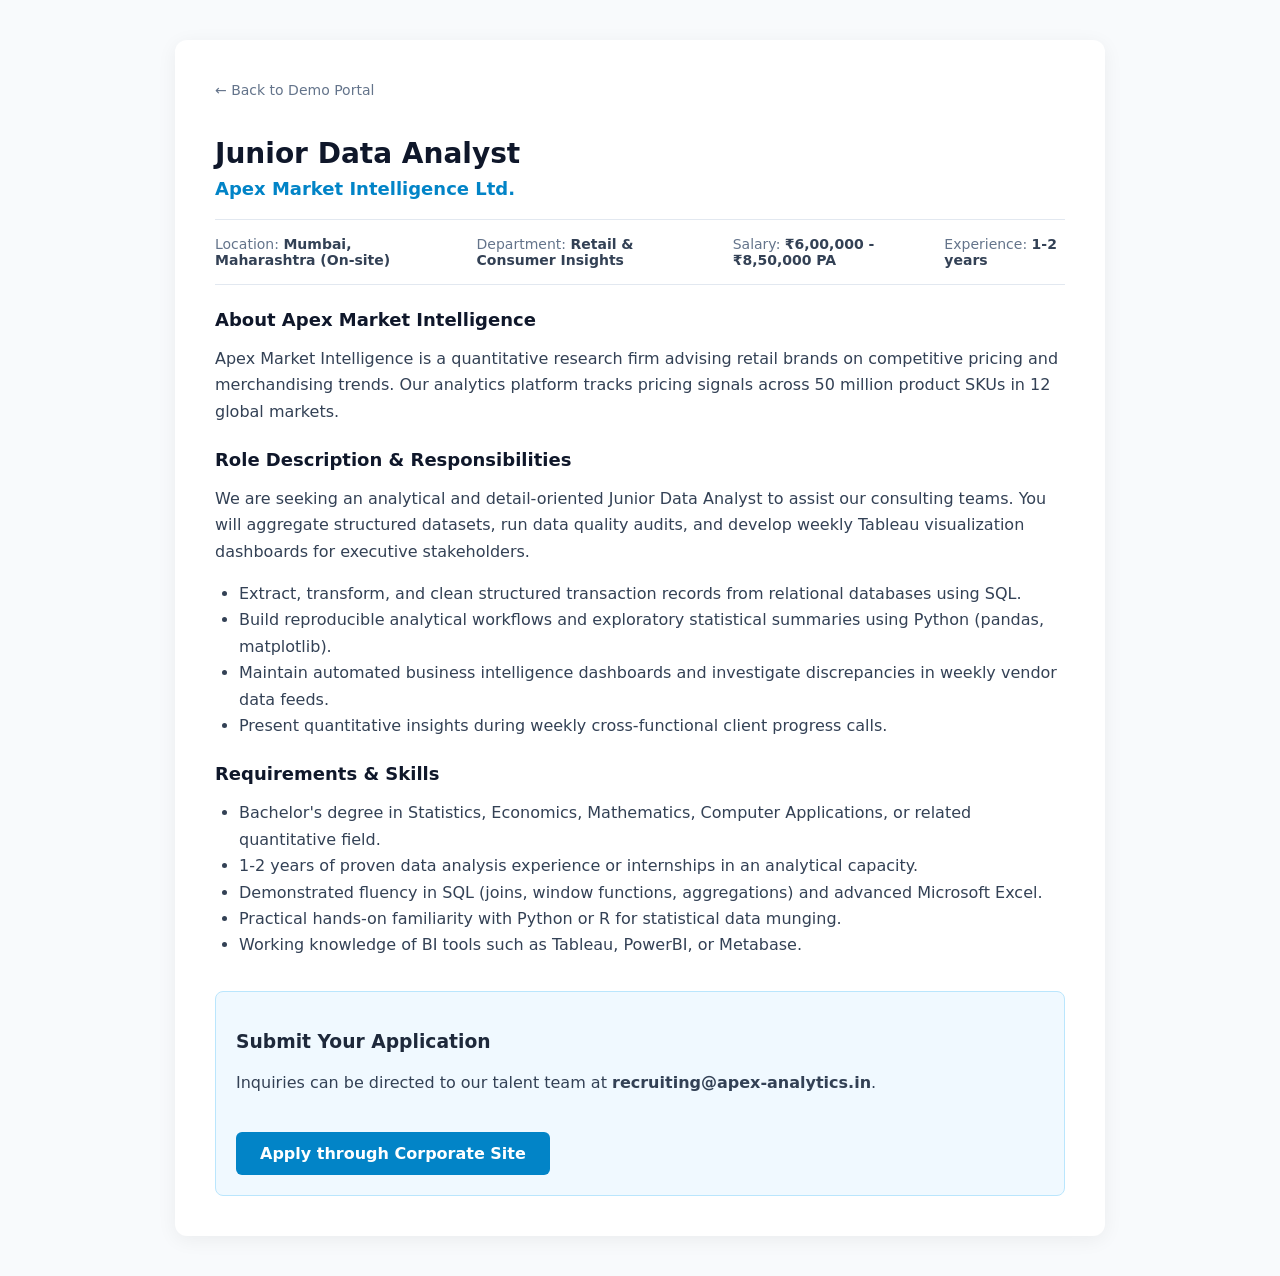
==== demo/genuine_data_analyst.html @ 04527049 "Initial commit" ====
<!DOCTYPE html>
<html lang="en">
<head>
  <meta charset="UTF-8">
  <title>Junior Data Analyst - Apex Market Intelligence</title>
  <style>
    body { font-family: 'Segoe UI', system-ui, sans-serif; background: #f8fafc; color: #1e293b; margin: 0; padding: 40px 20px; }
    .container { max-width: 850px; margin: 0 auto; background: #fff; padding: 40px; border-radius: 12px; box-shadow: 0 4px 20px rgba(0,0,0,0.06); }
    h1 { font-size: 28px; color: #0f172a; margin-bottom: 8px; }
    .company { font-size: 18px; color: #0284c7; font-weight: 600; margin-bottom: 20px; }
    .meta-bar { display: flex; gap: 24px; padding: 16px 0; border-top: 1px solid #e2e8f0; border-bottom: 1px solid #e2e8f0; margin-bottom: 24px; font-size: 14px; color: #64748b; }
    .meta-item strong { color: #334155; }
    h2 { font-size: 18px; color: #0f172a; margin-top: 24px; margin-bottom: 12px; }
    p, li { line-height: 1.65; color: #334155; }
    ul { padding-left: 24px; margin-bottom: 16px; }
    .apply-section { margin-top: 32px; padding: 20px; background: #f0f9ff; border-radius: 8px; border: 1px solid #bae6fd; }
    .btn { display: inline-block; background: #0284c7; color: #fff; text-decoration: none; padding: 12px 24px; border-radius: 6px; font-weight: 600; }
    .nav-back { display: inline-block; margin-bottom: 20px; color: #64748b; text-decoration: none; font-size: 14px; }
  </style>
</head>
<body>
  <div class="container">
    <a href="index.html" class="nav-back">&larr; Back to Demo Portal</a>
    <h1 id="job-title">Junior Data Analyst</h1>
    <div class="company" id="company-name">Apex Market Intelligence Ltd.</div>

    <div class="meta-bar">
      <div class="meta-item">Location: <strong>Mumbai, Maharashtra (On-site)</strong></div>
      <div class="meta-item">Department: <strong>Retail & Consumer Insights</strong></div>
      <div class="meta-item" id="job-salary">Salary: <strong>₹6,00,000 - ₹8,50,000 PA</strong></div>
      <div class="meta-item">Experience: <strong>1-2 years</strong></div>
    </div>

    <h2>About Apex Market Intelligence</h2>
    <div id="company-description">
      <p>Apex Market Intelligence is a quantitative research firm advising retail brands on competitive pricing and merchandising trends. Our analytics platform tracks pricing signals across 50 million product SKUs in 12 global markets.</p>
    </div>

    <h2>Role Description & Responsibilities</h2>
    <div id="job-description">
      <p>We are seeking an analytical and detail-oriented Junior Data Analyst to assist our consulting teams. You will aggregate structured datasets, run data quality audits, and develop weekly Tableau visualization dashboards for executive stakeholders.</p>
      <ul>
        <li>Extract, transform, and clean structured transaction records from relational databases using SQL.</li>
        <li>Build reproducible analytical workflows and exploratory statistical summaries using Python (pandas, matplotlib).</li>
        <li>Maintain automated business intelligence dashboards and investigate discrepancies in weekly vendor data feeds.</li>
        <li>Present quantitative insights during weekly cross-functional client progress calls.</li>
      </ul>
    </div>

    <h2>Requirements & Skills</h2>
    <div id="job-requirements">
      <ul>
        <li>Bachelor's degree in Statistics, Economics, Mathematics, Computer Applications, or related quantitative field.</li>
        <li>1-2 years of proven data analysis experience or internships in an analytical capacity.</li>
        <li>Demonstrated fluency in SQL (joins, window functions, aggregations) and advanced Microsoft Excel.</li>
        <li>Practical hands-on familiarity with Python or R for statistical data munging.</li>
        <li>Working knowledge of BI tools such as Tableau, PowerBI, or Metabase.</li>
      </ul>
    </div>

    <div class="apply-section">
      <h3>Submit Your Application</h3>
      <p>Inquiries can be directed to our talent team at <strong id="recruiter-email">recruiting@apex-analytics.in</strong>.</p>
      <br>
      <a href="https://apex-analytics.in/jobs/junior-analyst-2026" class="btn" id="application-link">Apply through Corporate Site</a>
    </div>
  </div>
</body>
</html>
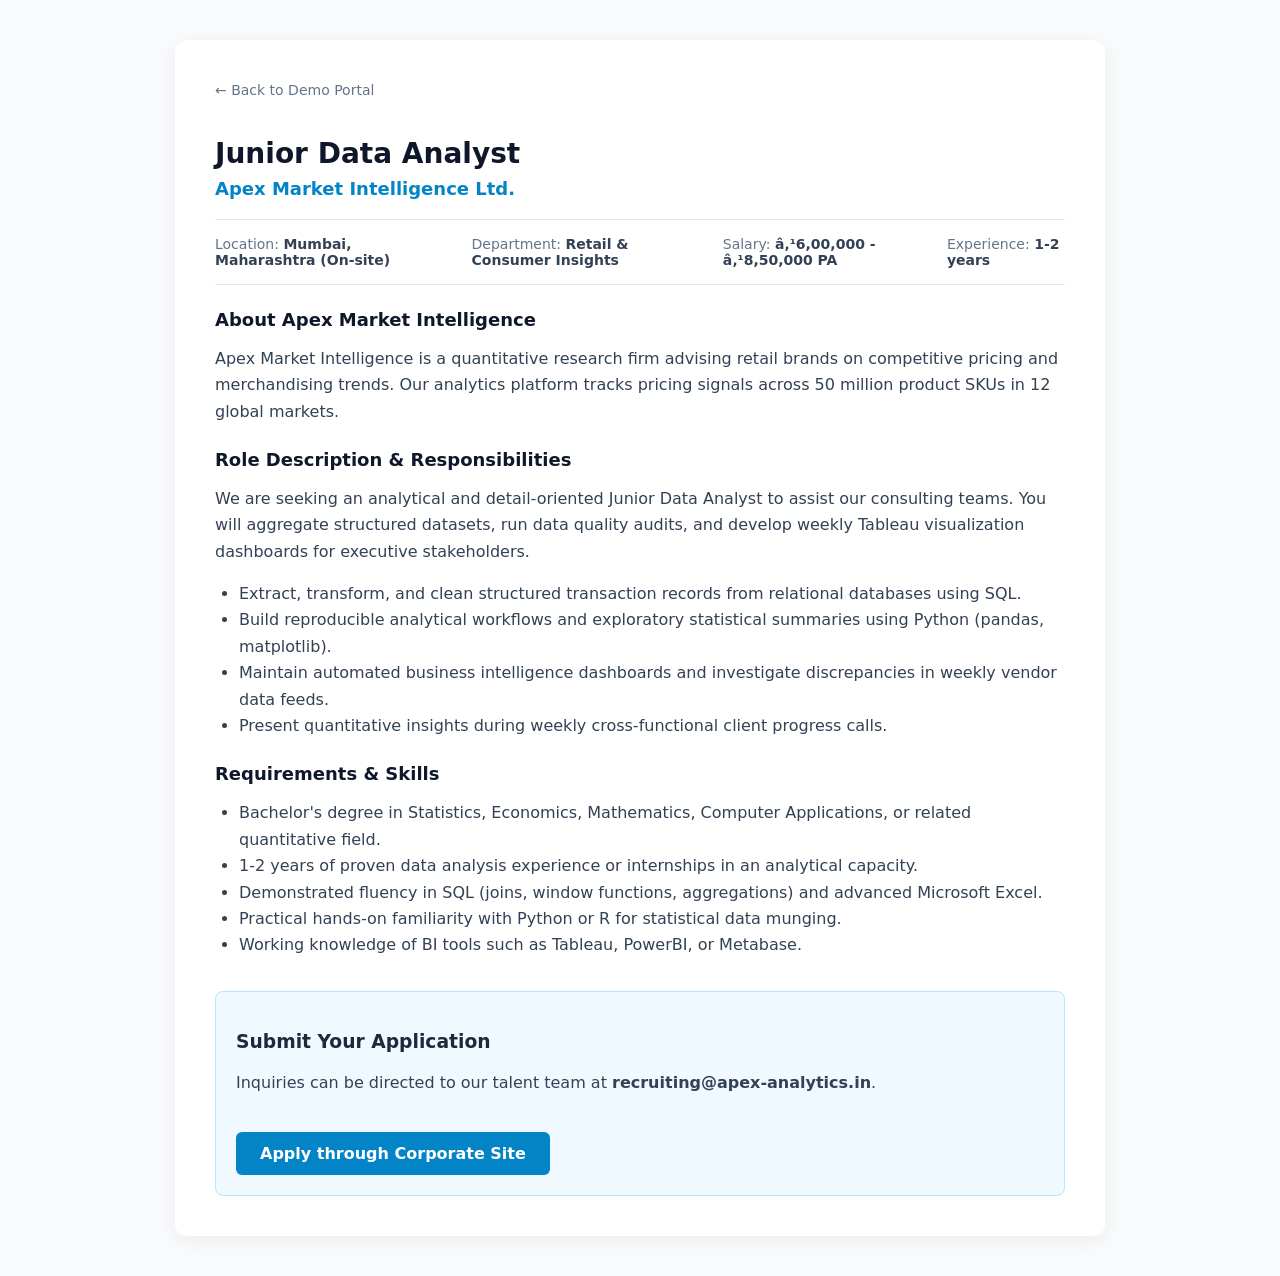
==== commit d7d4bd0c: "feat: redesign popup to match mockup layout and integrate .ico support across extension and demo sit" ====
--- a/demo/genuine_data_analyst.html
+++ b/demo/genuine_data_analyst.html
@@ -1,7 +1,8 @@
-<!DOCTYPE html>
+﻿<!DOCTYPE html>
 <html lang="en">
 <head>
   <meta charset="UTF-8">
+  <link rel="icon" type="image/x-icon" href="favicon.ico">
   <title>Junior Data Analyst - Apex Market Intelligence</title>
   <style>
     body { font-family: 'Segoe UI', system-ui, sans-serif; background: #f8fafc; color: #1e293b; margin: 0; padding: 40px 20px; }
@@ -27,7 +28,7 @@
     <div class="meta-bar">
       <div class="meta-item">Location: <strong>Mumbai, Maharashtra (On-site)</strong></div>
       <div class="meta-item">Department: <strong>Retail & Consumer Insights</strong></div>
-      <div class="meta-item" id="job-salary">Salary: <strong>₹6,00,000 - ₹8,50,000 PA</strong></div>
+      <div class="meta-item" id="job-salary">Salary: <strong>â‚¹6,00,000 - â‚¹8,50,000 PA</strong></div>
       <div class="meta-item">Experience: <strong>1-2 years</strong></div>
     </div>
 
@@ -67,3 +68,4 @@
   </div>
 </body>
 </html>
+
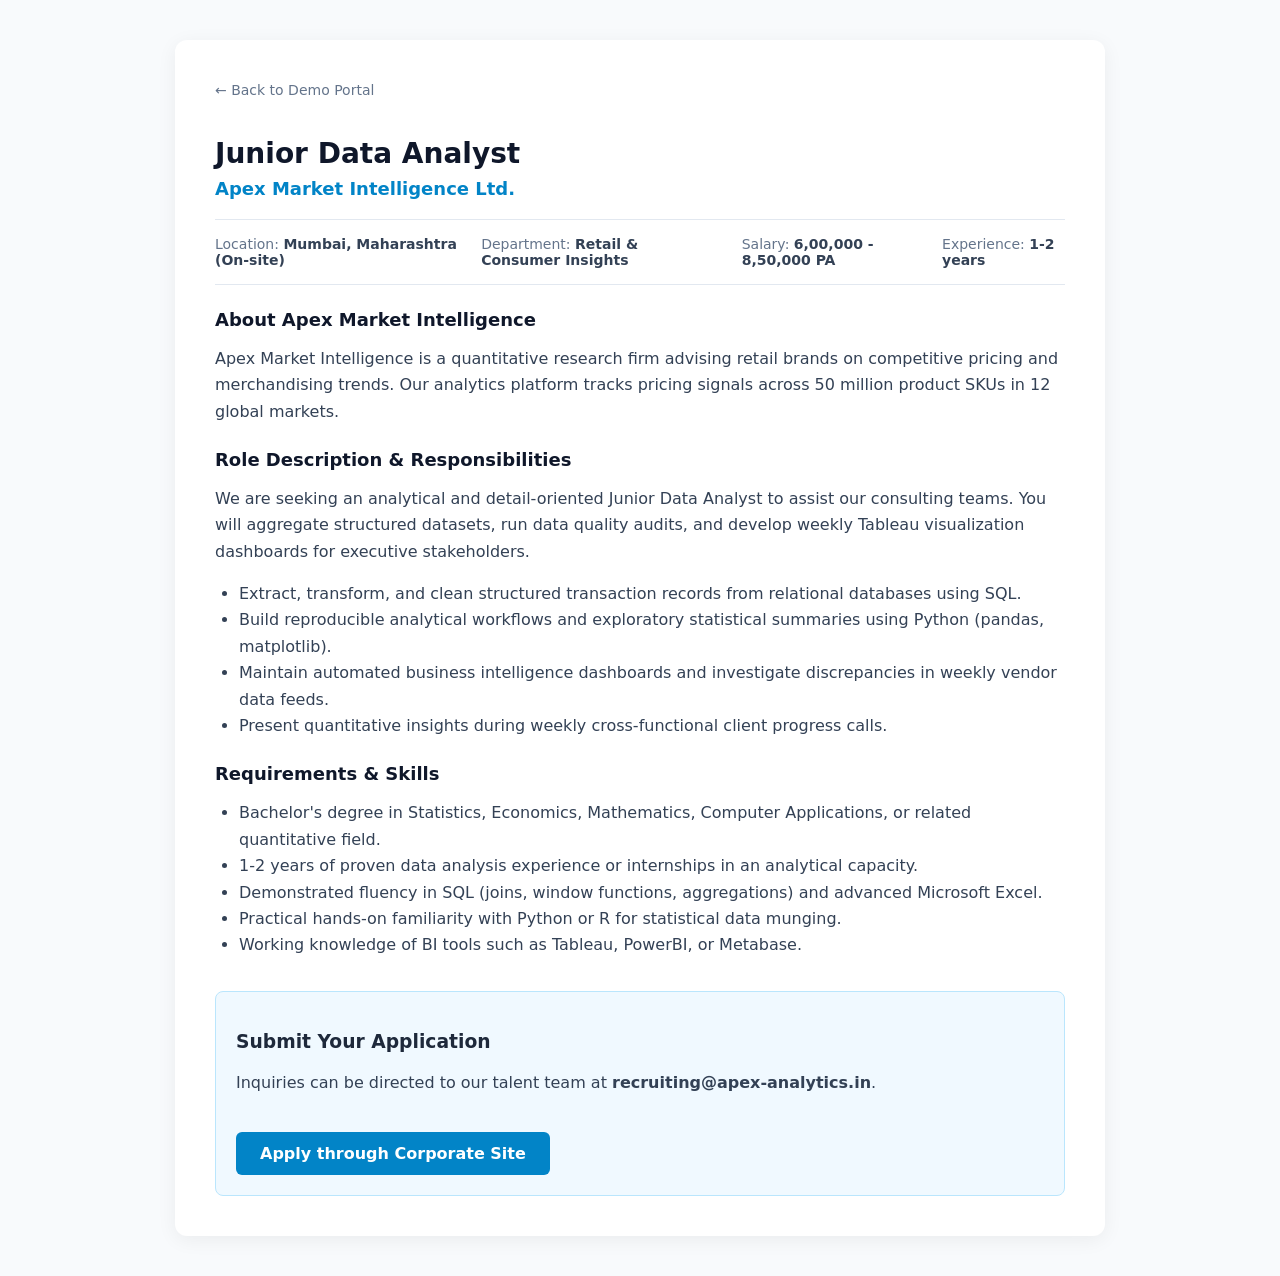
==== commit 8205ef76: "Fixed icon, model, appearance" ====
--- a/demo/genuine_data_analyst.html
+++ b/demo/genuine_data_analyst.html
@@ -28,7 +28,7 @@
     <div class="meta-bar">
       <div class="meta-item">Location: <strong>Mumbai, Maharashtra (On-site)</strong></div>
       <div class="meta-item">Department: <strong>Retail & Consumer Insights</strong></div>
-      <div class="meta-item" id="job-salary">Salary: <strong>â‚¹6,00,000 - â‚¹8,50,000 PA</strong></div>
+      <div class="meta-item" id="job-salary">Salary: <strong>6,00,000 - 8,50,000 PA</strong></div>
       <div class="meta-item">Experience: <strong>1-2 years</strong></div>
     </div>
 
